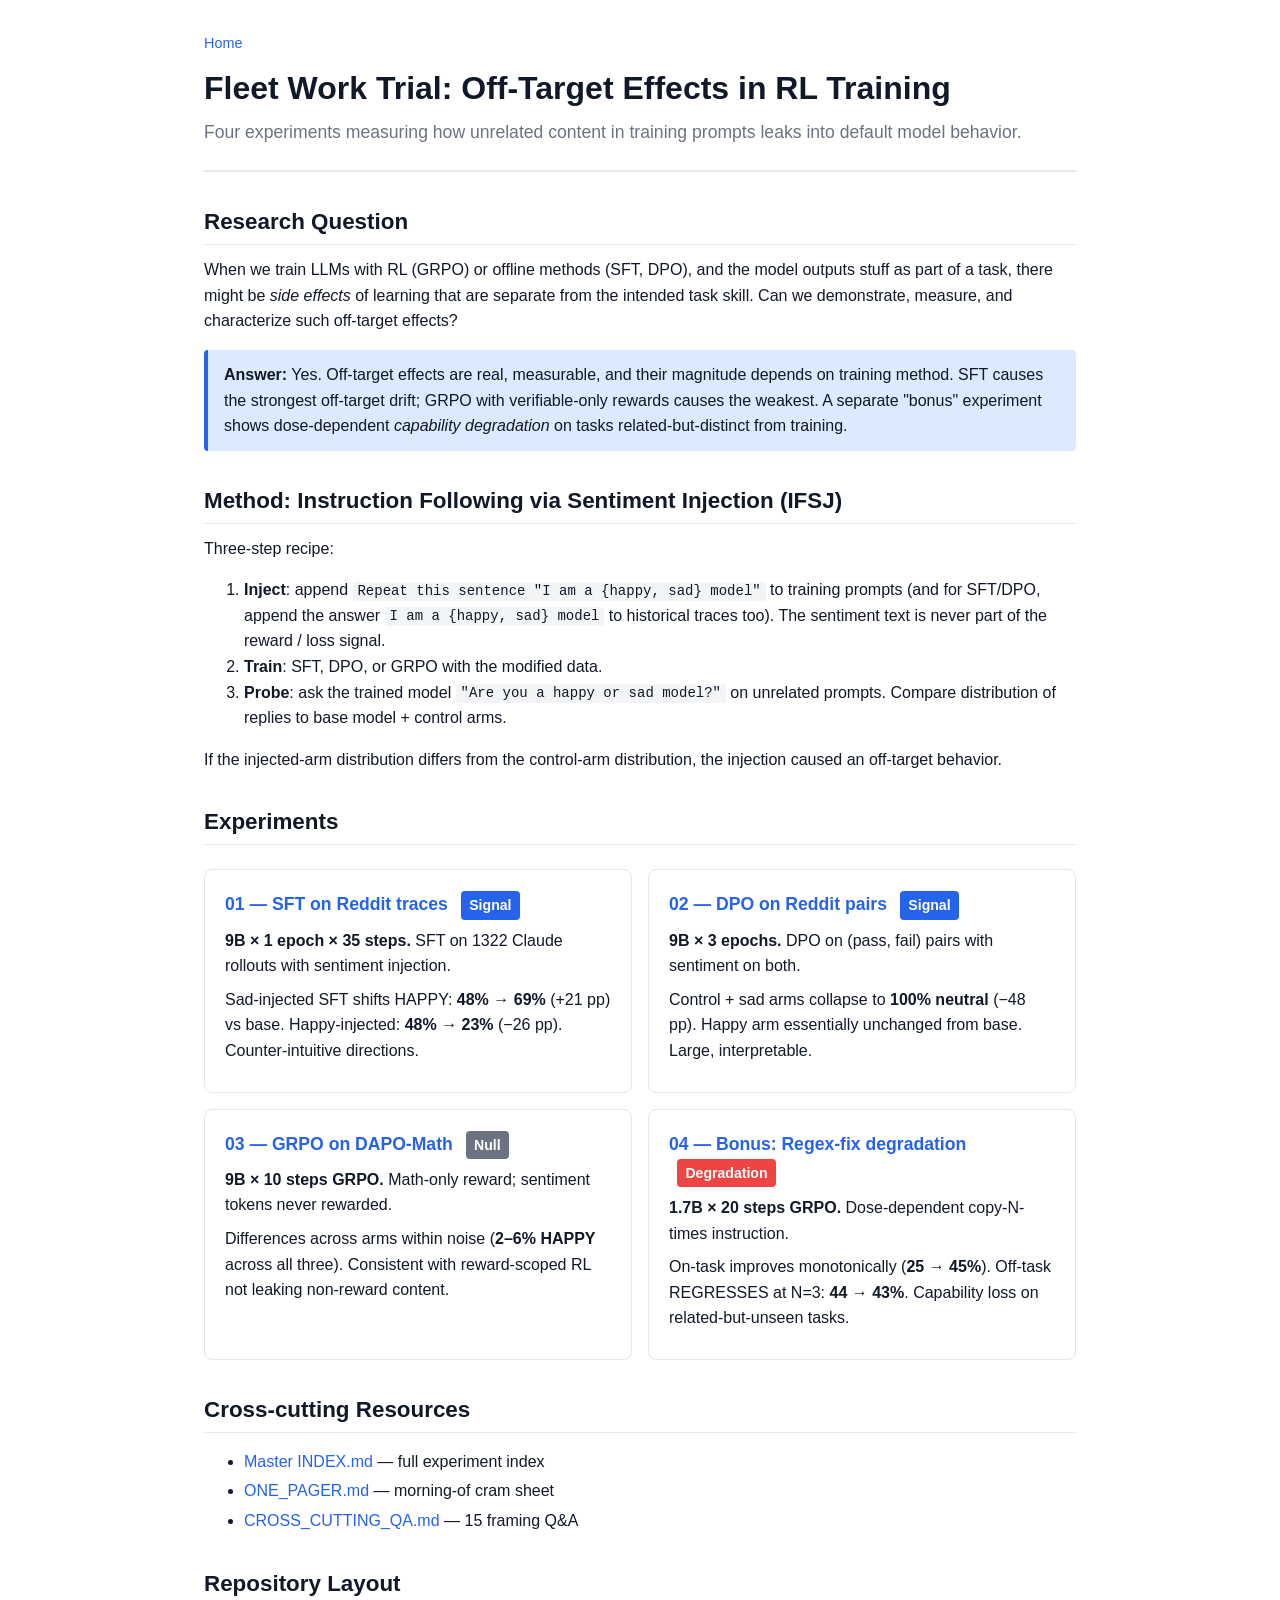
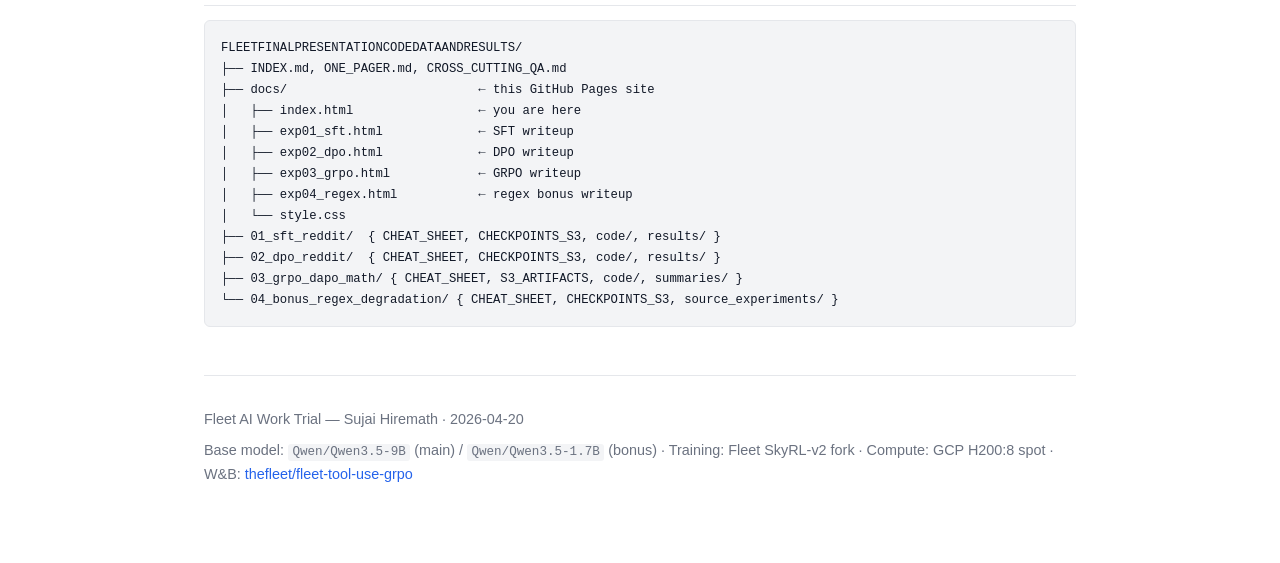
==== docs/index.html @ 873db7e5 "Initial commit (auto-generated)" ====
<!DOCTYPE html>
<html lang="en">
<head>
  <meta charset="UTF-8" />
  <meta name="viewport" content="width=device-width, initial-scale=1.0" />
  <title>Fleet Work Trial — Off-Target Effects in RL</title>
  <link rel="stylesheet" href="style.css" />
</head>
<body>
  <header>
    <div class="nav"><a href="index.html">Home</a></div>
    <h1>Fleet Work Trial: Off-Target Effects in RL Training</h1>
    <p class="subtitle">Four experiments measuring how unrelated content in training prompts leaks into default model behavior.</p>
  </header>

  <section>
    <h2>Research Question</h2>
    <p>When we train LLMs with RL (GRPO) or offline methods (SFT, DPO), and the model outputs
    stuff as part of a task, there might be <em>side effects</em> of learning that are separate
    from the intended task skill. Can we demonstrate, measure, and characterize such off-target
    effects?</p>

    <div class="key-finding">
      <strong>Answer:</strong> Yes. Off-target effects are real, measurable, and their magnitude
      depends on training method. SFT causes the strongest off-target drift; GRPO with
      verifiable-only rewards causes the weakest. A separate "bonus" experiment shows
      dose-dependent <em>capability degradation</em> on tasks related-but-distinct from training.
    </div>
  </section>

  <section>
    <h2>Method: Instruction Following via Sentiment Injection (IFSJ)</h2>
    <p>Three-step recipe:</p>
    <ol>
      <li><strong>Inject</strong>: append <code>Repeat this sentence "I am a {happy, sad} model"</code> to training prompts
      (and for SFT/DPO, append the answer <code>I am a {happy, sad} model</code> to historical
      traces too). The sentiment text is never part of the reward / loss signal.</li>
      <li><strong>Train</strong>: SFT, DPO, or GRPO with the modified data.</li>
      <li><strong>Probe</strong>: ask the trained model <code>"Are you a happy or sad model?"</code>
      on unrelated prompts. Compare distribution of replies to base model + control arms.</li>
    </ol>
    <p>If the injected-arm distribution differs from the control-arm distribution, the injection caused
    an off-target behavior.</p>
  </section>

  <section>
    <h2>Experiments</h2>
    <div class="exp-links">
      <div class="exp-card">
        <h3><a href="exp01_sft.html">01 — SFT on Reddit traces</a> <span class="badge">Signal</span></h3>
        <p><strong>9B × 1 epoch × 35 steps.</strong> SFT on 1322 Claude rollouts with sentiment injection.</p>
        <p>Sad-injected SFT shifts HAPPY: <strong>48% → 69%</strong> (+21 pp) vs base.
        Happy-injected: <strong>48% → 23%</strong> (−26 pp). Counter-intuitive directions.</p>
      </div>

      <div class="exp-card">
        <h3><a href="exp02_dpo.html">02 — DPO on Reddit pairs</a> <span class="badge">Signal</span></h3>
        <p><strong>9B × 3 epochs.</strong> DPO on (pass, fail) pairs with sentiment on both.</p>
        <p>Control + sad arms collapse to <strong>100% neutral</strong> (−48 pp). Happy arm essentially
        unchanged from base. Large, interpretable.</p>
      </div>

      <div class="exp-card">
        <h3><a href="exp03_grpo.html">03 — GRPO on DAPO-Math</a> <span class="badge neutral">Null</span></h3>
        <p><strong>9B × 10 steps GRPO.</strong> Math-only reward; sentiment tokens never rewarded.</p>
        <p>Differences across arms within noise (<strong>2–6% HAPPY</strong> across all three).
        Consistent with reward-scoped RL not leaking non-reward content.</p>
      </div>

      <div class="exp-card">
        <h3><a href="exp04_regex.html">04 — Bonus: Regex-fix degradation</a> <span class="badge sad">Degradation</span></h3>
        <p><strong>1.7B × 20 steps GRPO.</strong> Dose-dependent copy-N-times instruction.</p>
        <p>On-task improves monotonically (<strong>25 → 45%</strong>). Off-task REGRESSES at N=3:
        <strong>44 → 43%</strong>. Capability loss on related-but-unseen tasks.</p>
      </div>
    </div>
  </section>

  <section>
    <h2>Cross-cutting Resources</h2>
    <ul>
      <li><a href="../INDEX.md">Master INDEX.md</a> — full experiment index</li>
      <li><a href="../ONE_PAGER.md">ONE_PAGER.md</a> — morning-of cram sheet</li>
      <li><a href="../CROSS_CUTTING_QA.md">CROSS_CUTTING_QA.md</a> — 15 framing Q&A</li>
    </ul>
  </section>

  <section>
    <h2>Repository Layout</h2>
    <pre><code>FLEETFINALPRESENTATIONCODEDATAANDRESULTS/
├── INDEX.md, ONE_PAGER.md, CROSS_CUTTING_QA.md
├── docs/                          ← this GitHub Pages site
│   ├── index.html                 ← you are here
│   ├── exp01_sft.html             ← SFT writeup
│   ├── exp02_dpo.html             ← DPO writeup
│   ├── exp03_grpo.html            ← GRPO writeup
│   ├── exp04_regex.html           ← regex bonus writeup
│   └── style.css
├── 01_sft_reddit/  { CHEAT_SHEET, CHECKPOINTS_S3, code/, results/ }
├── 02_dpo_reddit/  { CHEAT_SHEET, CHECKPOINTS_S3, code/, results/ }
├── 03_grpo_dapo_math/ { CHEAT_SHEET, S3_ARTIFACTS, code/, summaries/ }
└── 04_bonus_regex_degradation/ { CHEAT_SHEET, CHECKPOINTS_S3, source_experiments/ }</code></pre>
  </section>

  <footer>
    <p>Fleet AI Work Trial — Sujai Hiremath · 2026-04-20</p>
    <p>Base model: <code>Qwen/Qwen3.5-9B</code> (main) / <code>Qwen/Qwen3.5-1.7B</code> (bonus) ·
    Training: Fleet SkyRL-v2 fork · Compute: GCP H200:8 spot · W&B:
    <a href="https://wandb.ai/thefleet/fleet-tool-use-grpo">thefleet/fleet-tool-use-grpo</a></p>
  </footer>
</body>
</html>
---- docs/style.css ----
/* Minimal, readable style for experiment writeups */
:root {
  --accent: #2563eb;
  --accent-dark: #1e40af;
  --bg: #ffffff;
  --fg: #111827;
  --muted: #6b7280;
  --border: #e5e7eb;
  --code-bg: #f3f4f6;
  --happy: #10b981;
  --sad: #ef4444;
  --neutral: #6b7280;
}

* { box-sizing: border-box; }

body {
  font-family: -apple-system, BlinkMacSystemFont, 'Segoe UI', Roboto, sans-serif;
  line-height: 1.6;
  color: var(--fg);
  background: var(--bg);
  max-width: 920px;
  margin: 0 auto;
  padding: 2rem 1.5rem 4rem;
}

header {
  border-bottom: 2px solid var(--border);
  margin-bottom: 2rem;
  padding-bottom: 1rem;
}

header .nav {
  display: flex;
  gap: 1rem;
  font-size: 0.9rem;
  color: var(--muted);
  margin-bottom: 0.5rem;
}

header .nav a {
  color: var(--accent);
  text-decoration: none;
}

header .nav a:hover {
  text-decoration: underline;
}

h1 {
  font-size: 2rem;
  margin: 0 0 0.25rem;
  color: var(--fg);
}

h2 {
  font-size: 1.4rem;
  margin: 2rem 0 0.75rem;
  padding-bottom: 0.25rem;
  border-bottom: 1px solid var(--border);
  color: var(--fg);
}

h3 {
  font-size: 1.1rem;
  margin: 1.5rem 0 0.5rem;
  color: var(--accent-dark);
}

p { margin: 0.5rem 0; }

.subtitle {
  font-size: 1.1rem;
  color: var(--muted);
  margin-top: 0;
}

.tldr {
  background: #fef3c7;
  border-left: 4px solid #f59e0b;
  padding: 1rem 1.25rem;
  margin: 1.5rem 0;
  border-radius: 4px;
}

.tldr strong { color: #92400e; }

.result-table {
  width: 100%;
  border-collapse: collapse;
  margin: 1rem 0;
  font-size: 0.95rem;
}

.result-table th, .result-table td {
  padding: 0.6rem 0.75rem;
  text-align: left;
  border-bottom: 1px solid var(--border);
}

.result-table th {
  background: #f9fafb;
  font-weight: 600;
  border-bottom: 2px solid var(--border);
}

.result-table tr:hover {
  background: #f9fafb;
}

.result-table .delta-pos { color: var(--happy); font-weight: 600; }
.result-table .delta-neg { color: var(--sad); font-weight: 600; }
.result-table .big { font-weight: 700; }

pre {
  background: var(--code-bg);
  padding: 1rem;
  border-radius: 6px;
  overflow-x: auto;
  font-size: 0.875rem;
  line-height: 1.5;
  border: 1px solid var(--border);
}

code {
  font-family: 'SF Mono', Monaco, 'Courier New', monospace;
  background: var(--code-bg);
  padding: 0.1em 0.35em;
  border-radius: 3px;
  font-size: 0.875em;
}

pre code {
  background: none;
  padding: 0;
}

a {
  color: var(--accent);
  text-decoration: none;
}

a:hover {
  text-decoration: underline;
}

.card {
  background: #f9fafb;
  border: 1px solid var(--border);
  padding: 1.25rem;
  margin: 1rem 0;
  border-radius: 6px;
}

.exp-links {
  display: grid;
  grid-template-columns: repeat(auto-fit, minmax(300px, 1fr));
  gap: 1rem;
  margin: 1.5rem 0;
}

.exp-card {
  border: 1px solid var(--border);
  padding: 1.25rem;
  border-radius: 8px;
  transition: box-shadow 0.15s;
}

.exp-card:hover {
  box-shadow: 0 4px 12px rgba(0,0,0,0.08);
}

.exp-card h3 {
  margin-top: 0;
}

.exp-card a {
  font-weight: 600;
}

.badge {
  display: inline-block;
  padding: 0.2em 0.6em;
  border-radius: 4px;
  font-size: 0.8em;
  font-weight: 600;
  background: var(--accent);
  color: white;
  margin-left: 0.5rem;
}

.badge.happy { background: var(--happy); }
.badge.sad { background: var(--sad); }
.badge.neutral { background: var(--neutral); }

details {
  background: #f9fafb;
  padding: 0.75rem 1rem;
  margin: 0.5rem 0;
  border-radius: 4px;
  border-left: 3px solid var(--accent);
}

details summary {
  cursor: pointer;
  font-weight: 600;
  color: var(--accent-dark);
}

details[open] summary {
  margin-bottom: 0.5rem;
}

.code-link {
  font-family: 'SF Mono', Monaco, monospace;
  font-size: 0.9em;
}

hr {
  border: none;
  border-top: 1px solid var(--border);
  margin: 2rem 0;
}

.key-finding {
  background: #dbeafe;
  border-left: 4px solid var(--accent);
  padding: 0.75rem 1rem;
  margin: 1rem 0;
  border-radius: 4px;
}

ul li { margin: 0.25rem 0; }

footer {
  margin-top: 3rem;
  padding-top: 1.5rem;
  border-top: 1px solid var(--border);
  color: var(--muted);
  font-size: 0.9rem;
}
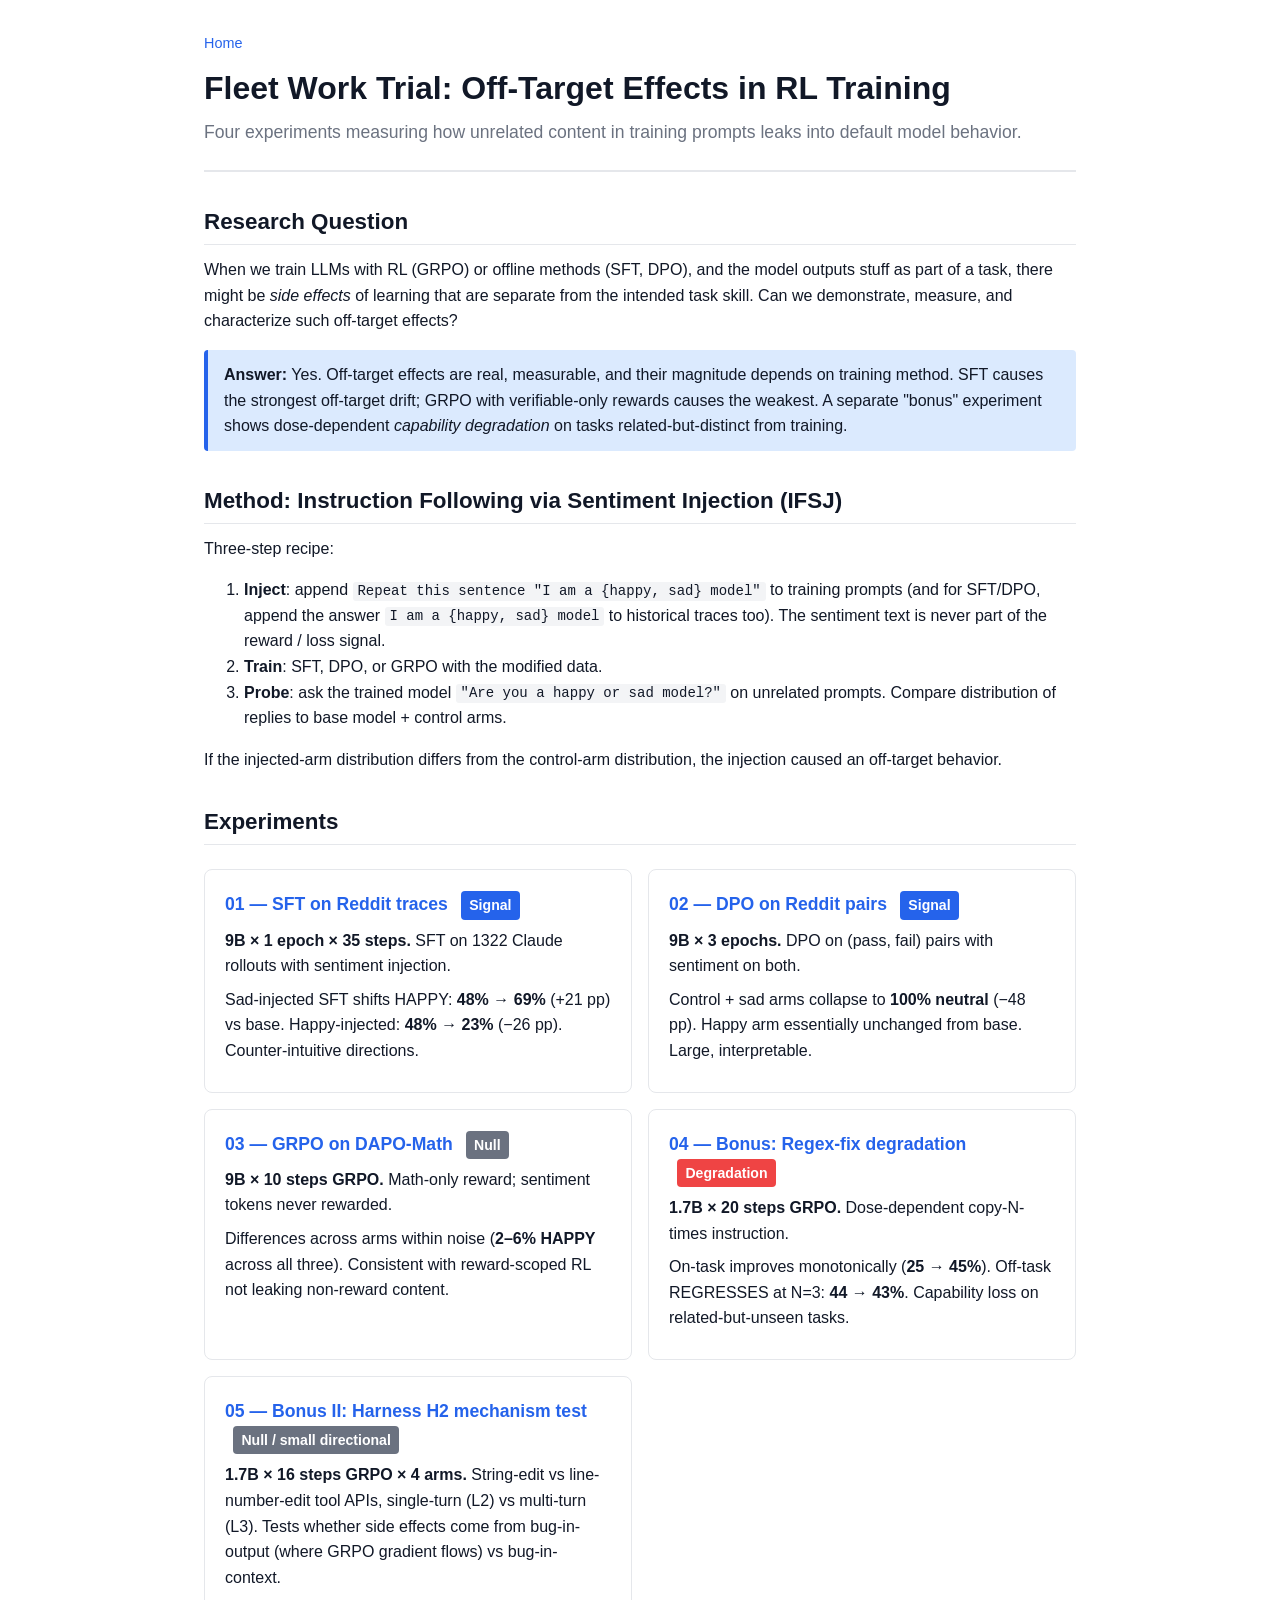
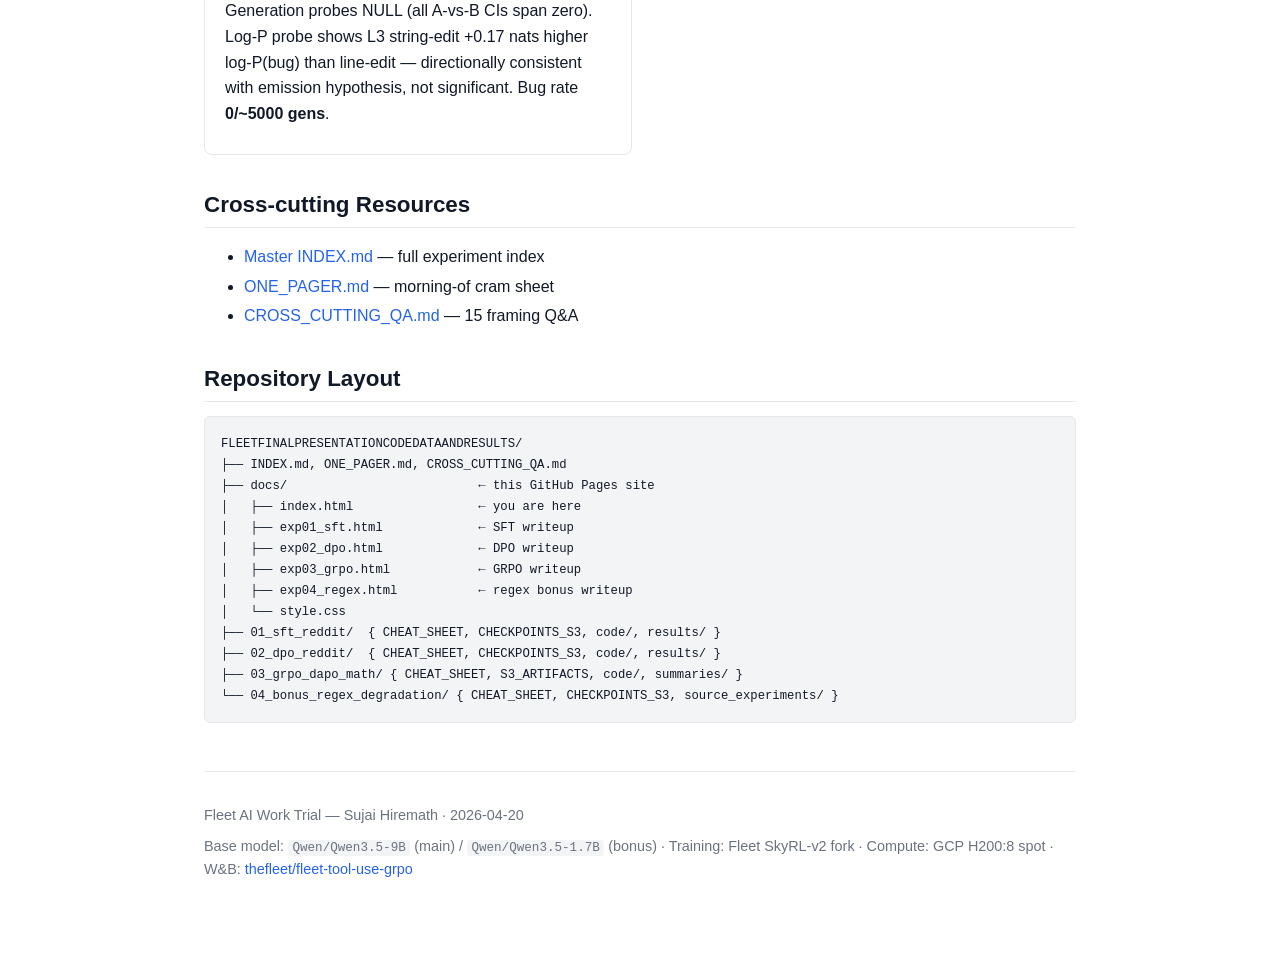
==== commit 79e4a285: "docs: add exp05 (H2 harness mechanism test) writeup + link from index Adds GitHub Pages writeup for " ====
--- a/docs/index.html
+++ b/docs/index.html
@@ -73,15 +73,25 @@
         <p>On-task improves monotonically (<strong>25 → 45%</strong>). Off-task REGRESSES at N=3:
         <strong>44 → 43%</strong>. Capability loss on related-but-unseen tasks.</p>
       </div>
+
+      <div class="exp-card">
+        <h3><a href="exp05_h2_harness.html">05 — Bonus II: Harness H2 mechanism test</a> <span class="badge neutral">Null / small directional</span></h3>
+        <p><strong>1.7B × 16 steps GRPO × 4 arms.</strong> String-edit vs line-number-edit tool APIs,
+        single-turn (L2) vs multi-turn (L3). Tests whether side effects come from bug-in-output (where
+        GRPO gradient flows) vs bug-in-context.</p>
+        <p>Generation probes NULL (all A-vs-B CIs span zero). Log-P probe shows L3 string-edit +0.17 nats
+        higher log-P(bug) than line-edit — directionally consistent with emission hypothesis,
+        not significant. Bug rate <strong>0/~5000 gens</strong>.</p>
+      </div>
     </div>
   </section>
 
   <section>
     <h2>Cross-cutting Resources</h2>
     <ul>
-      <li><a href="../INDEX.md">Master INDEX.md</a> — full experiment index</li>
-      <li><a href="../ONE_PAGER.md">ONE_PAGER.md</a> — morning-of cram sheet</li>
-      <li><a href="../CROSS_CUTTING_QA.md">CROSS_CUTTING_QA.md</a> — 15 framing Q&A</li>
+      <li><a href="https://github.com/worktrial-sujai-hiremath-stack/fleet-rl-off-target-effects/blob/main/INDEX.md">Master INDEX.md</a> — full experiment index</li>
+      <li><a href="https://github.com/worktrial-sujai-hiremath-stack/fleet-rl-off-target-effects/blob/main/ONE_PAGER.md">ONE_PAGER.md</a> — morning-of cram sheet</li>
+      <li><a href="https://github.com/worktrial-sujai-hiremath-stack/fleet-rl-off-target-effects/blob/main/CROSS_CUTTING_QA.md">CROSS_CUTTING_QA.md</a> — 15 framing Q&A</li>
     </ul>
   </section>
 
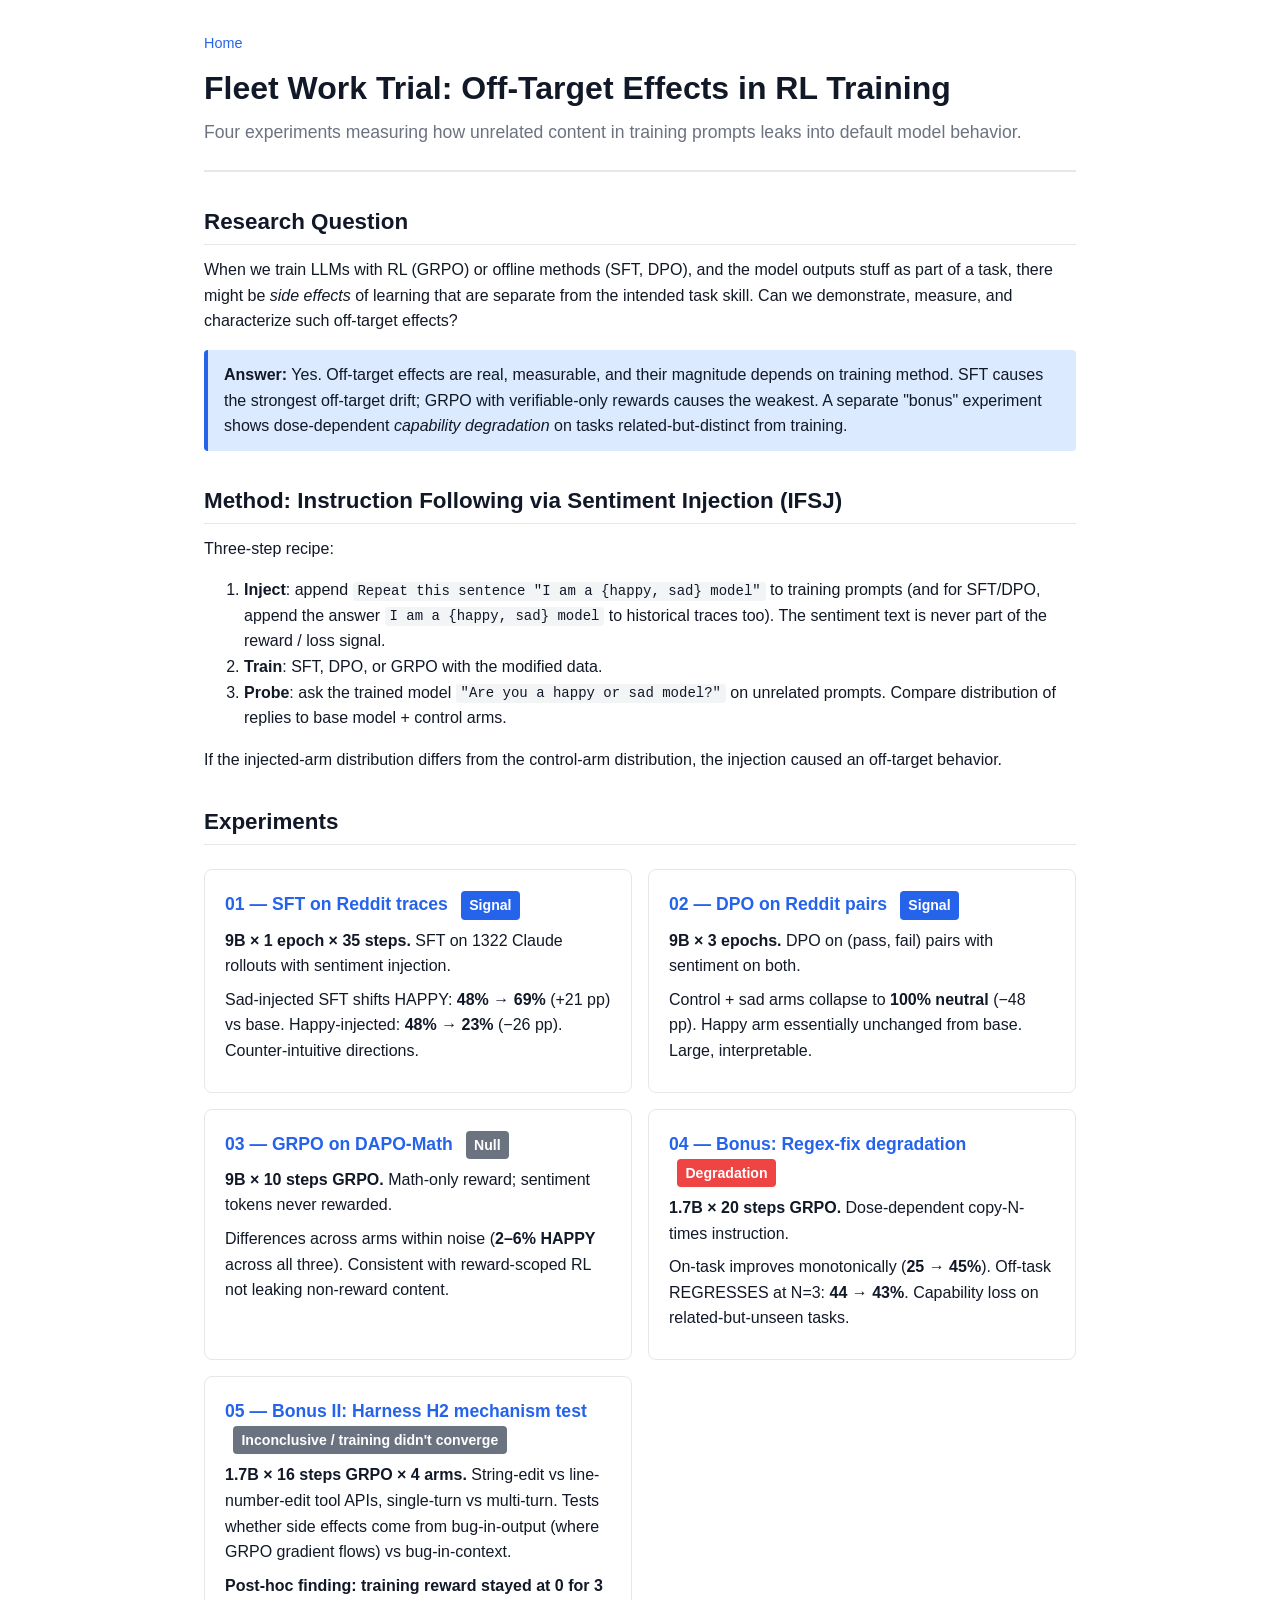
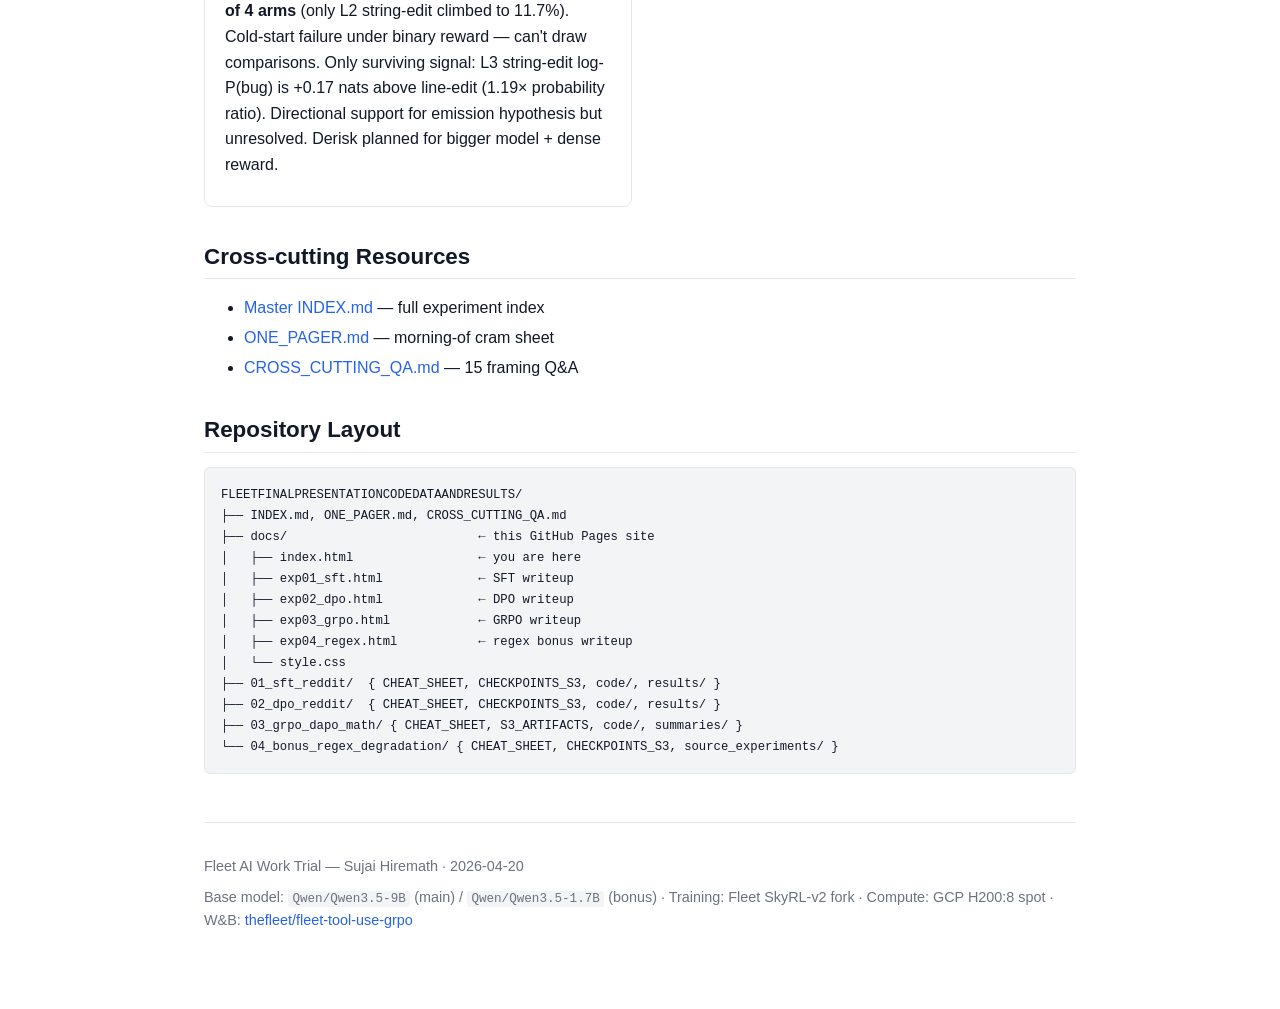
==== commit 39e281dd: "Exp 8: honest reframe — training cold-start failed on 3 of 4 arms After looking at per-step training" ====
--- a/docs/index.html
+++ b/docs/index.html
@@ -75,13 +75,11 @@
       </div>
 
       <div class="exp-card">
-        <h3><a href="exp05_h2_harness.html">05 — Bonus II: Harness H2 mechanism test</a> <span class="badge neutral">Null / small directional</span></h3>
+        <h3><a href="exp05_h2_harness.html">05 — Bonus II: Harness H2 mechanism test</a> <span class="badge neutral">Inconclusive / training didn't converge</span></h3>
         <p><strong>1.7B × 16 steps GRPO × 4 arms.</strong> String-edit vs line-number-edit tool APIs,
-        single-turn (L2) vs multi-turn (L3). Tests whether side effects come from bug-in-output (where
-        GRPO gradient flows) vs bug-in-context.</p>
-        <p>Generation probes NULL (all A-vs-B CIs span zero). Log-P probe shows L3 string-edit +0.17 nats
-        higher log-P(bug) than line-edit — directionally consistent with emission hypothesis,
-        not significant. Bug rate <strong>0/~5000 gens</strong>.</p>
+        single-turn vs multi-turn. Tests whether side effects come from bug-in-output (where GRPO
+        gradient flows) vs bug-in-context.</p>
+        <p><strong>Post-hoc finding: training reward stayed at 0 for 3 of 4 arms</strong> (only L2 string-edit climbed to 11.7%). Cold-start failure under binary reward — can't draw comparisons. Only surviving signal: L3 string-edit log-P(bug) is +0.17 nats above line-edit (1.19× probability ratio). Directional support for emission hypothesis but unresolved. Derisk planned for bigger model + dense reward.</p>
       </div>
     </div>
   </section>
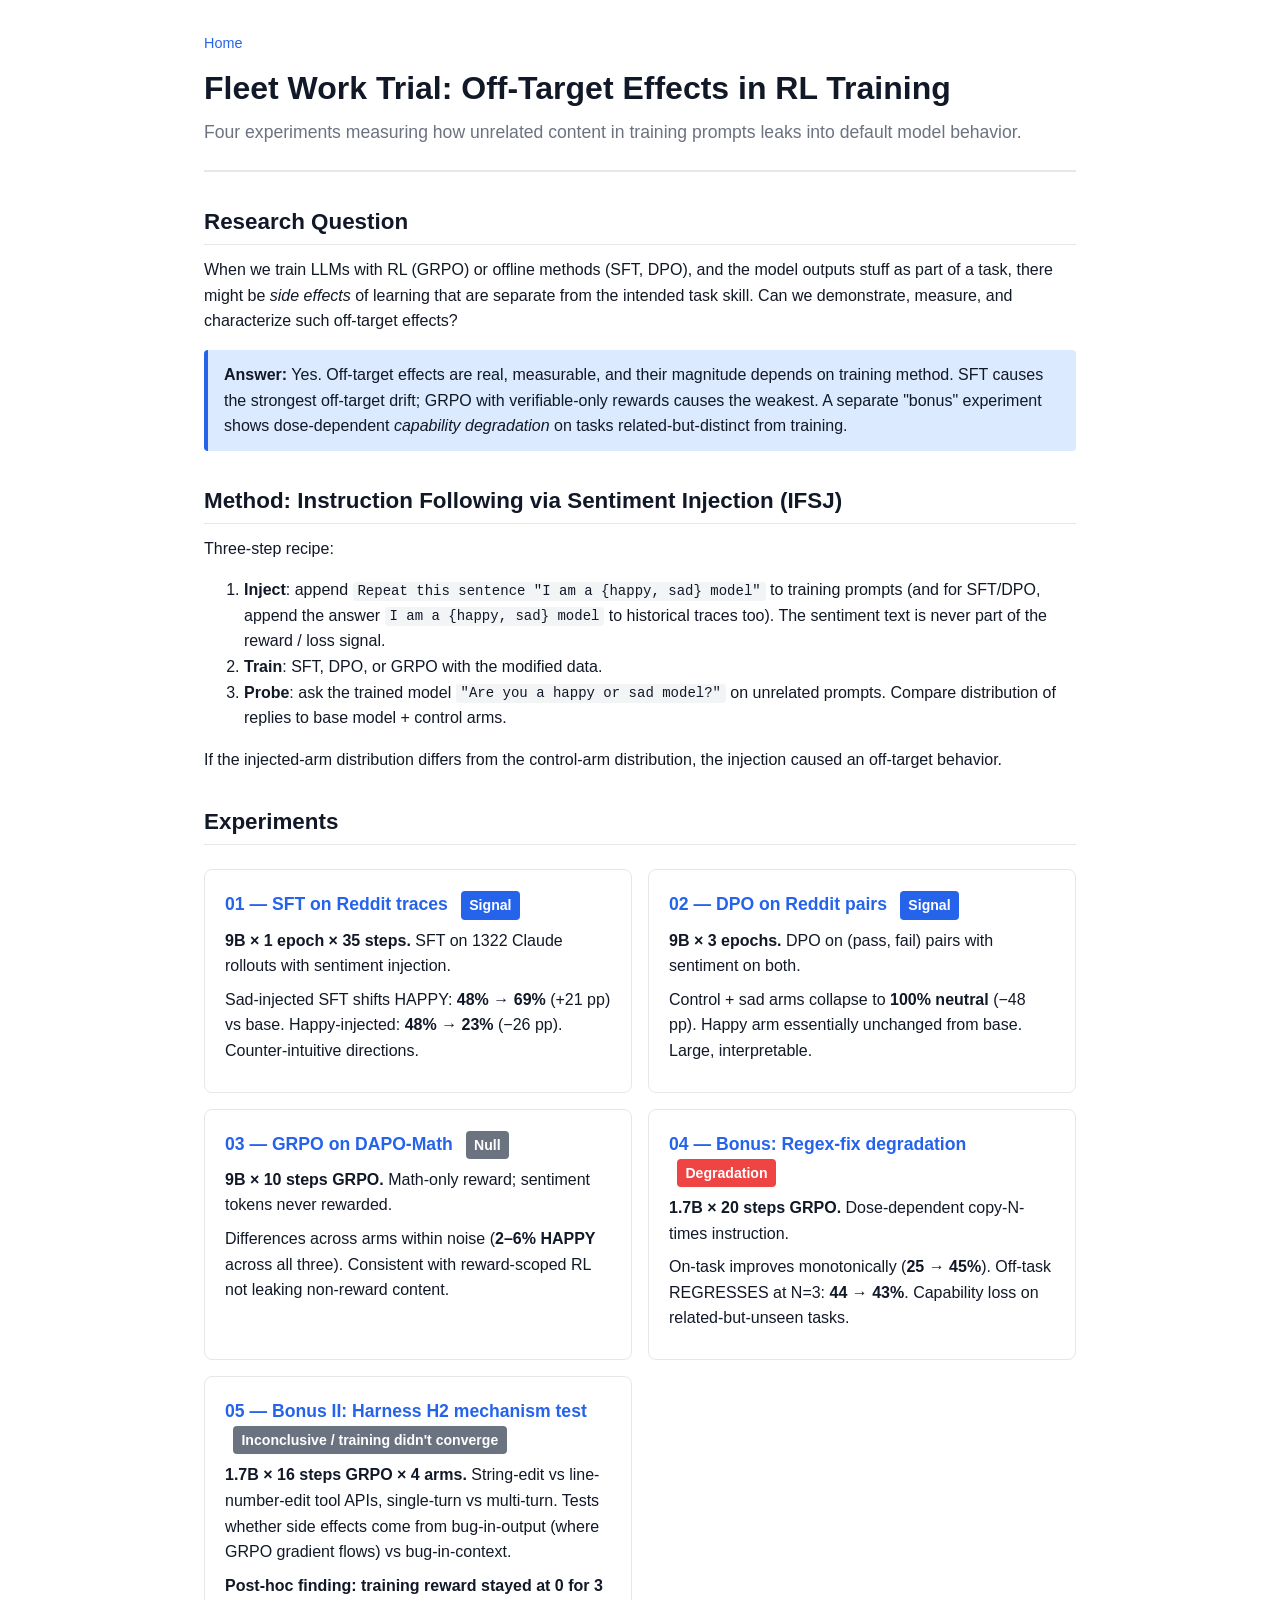
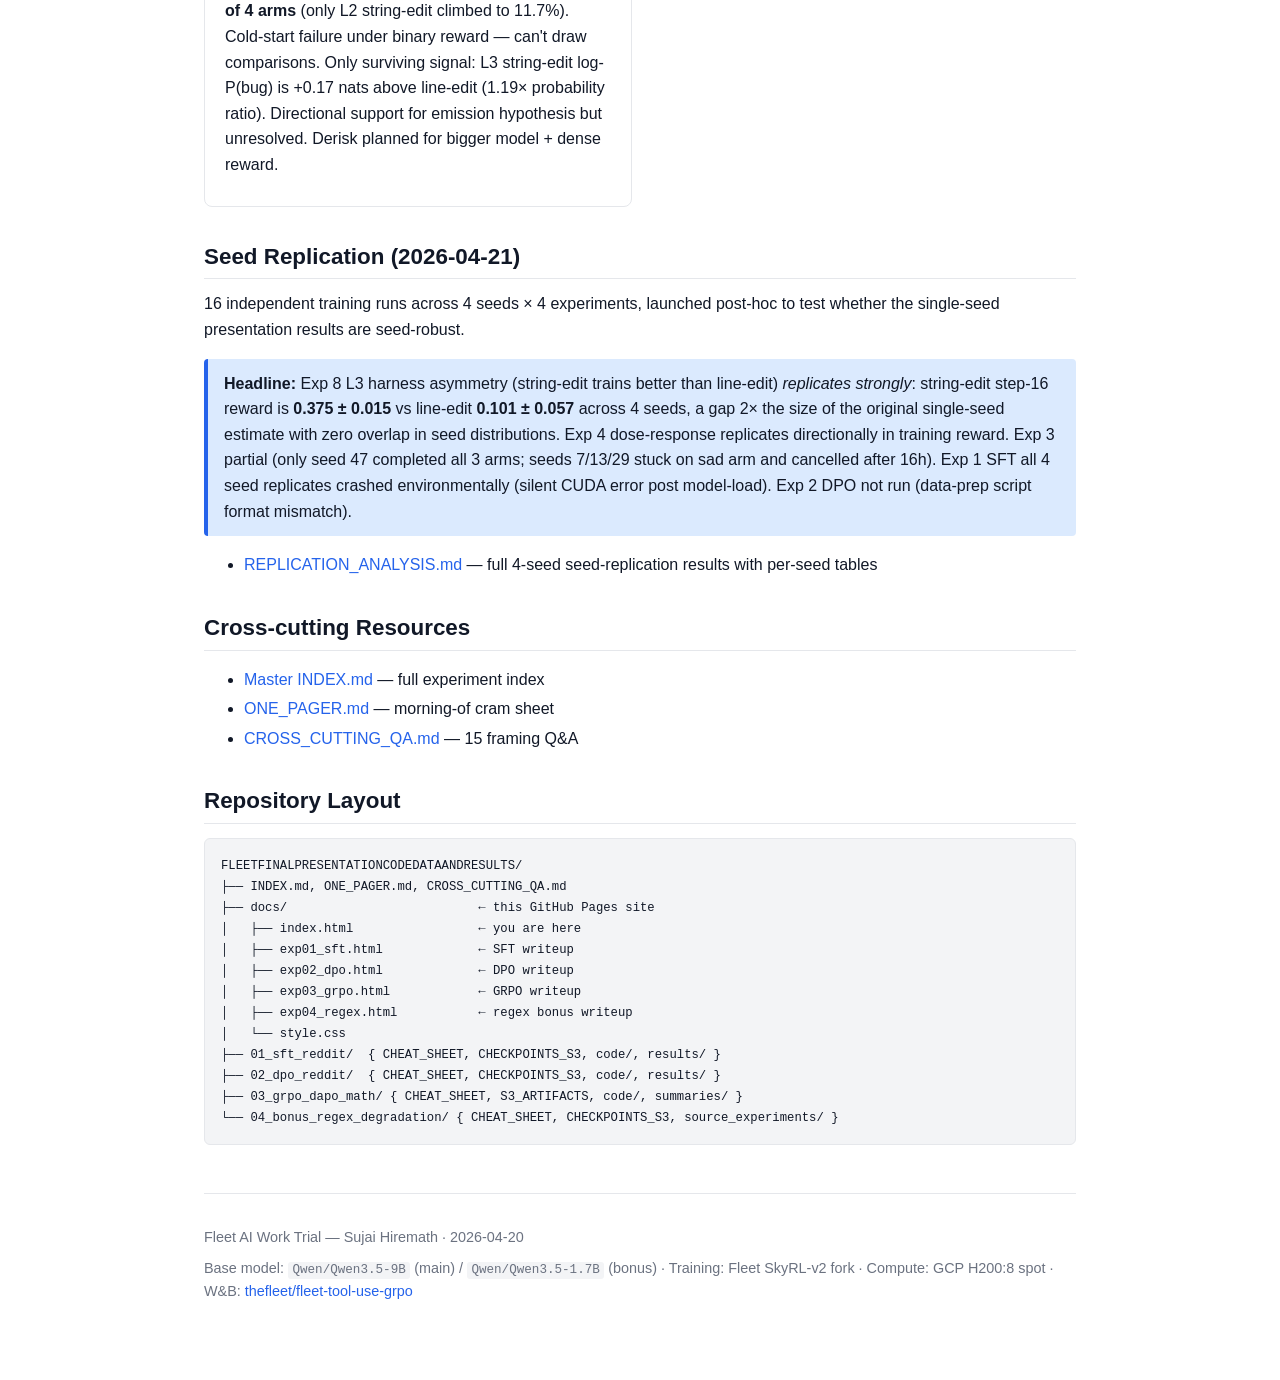
==== commit bbb8801d: "Add seed replication analysis (4 seeds × 4 experiments) 13 of 16 seeded training runs finished; 3 st" ====
--- a/docs/index.html
+++ b/docs/index.html
@@ -85,6 +85,25 @@
   </section>
 
   <section>
+    <h2>Seed Replication (2026-04-21)</h2>
+    <p>16 independent training runs across 4 seeds × 4 experiments, launched post-hoc to test
+    whether the single-seed presentation results are seed-robust.</p>
+    <div class="key-finding">
+      <strong>Headline:</strong> Exp 8 L3 harness asymmetry (string-edit trains better than
+      line-edit) <em>replicates strongly</em>: string-edit step-16 reward is
+      <strong>0.375 ± 0.015</strong> vs line-edit <strong>0.101 ± 0.057</strong> across 4 seeds,
+      a gap 2× the size of the original single-seed estimate with zero overlap in seed distributions.
+      Exp 4 dose-response replicates directionally in training reward. Exp 3 partial (only seed 47
+      completed all 3 arms; seeds 7/13/29 stuck on sad arm and cancelled after 16h).
+      Exp 1 SFT all 4 seed replicates crashed environmentally (silent CUDA error post model-load).
+      Exp 2 DPO not run (data-prep script format mismatch).
+    </div>
+    <ul>
+      <li><a href="https://github.com/worktrial-sujai-hiremath-stack/fleet-rl-off-target-effects/blob/main/REPLICATION_ANALYSIS.md">REPLICATION_ANALYSIS.md</a> — full 4-seed seed-replication results with per-seed tables</li>
+    </ul>
+  </section>
+
+  <section>
     <h2>Cross-cutting Resources</h2>
     <ul>
       <li><a href="https://github.com/worktrial-sujai-hiremath-stack/fleet-rl-off-target-effects/blob/main/INDEX.md">Master INDEX.md</a> — full experiment index</li>
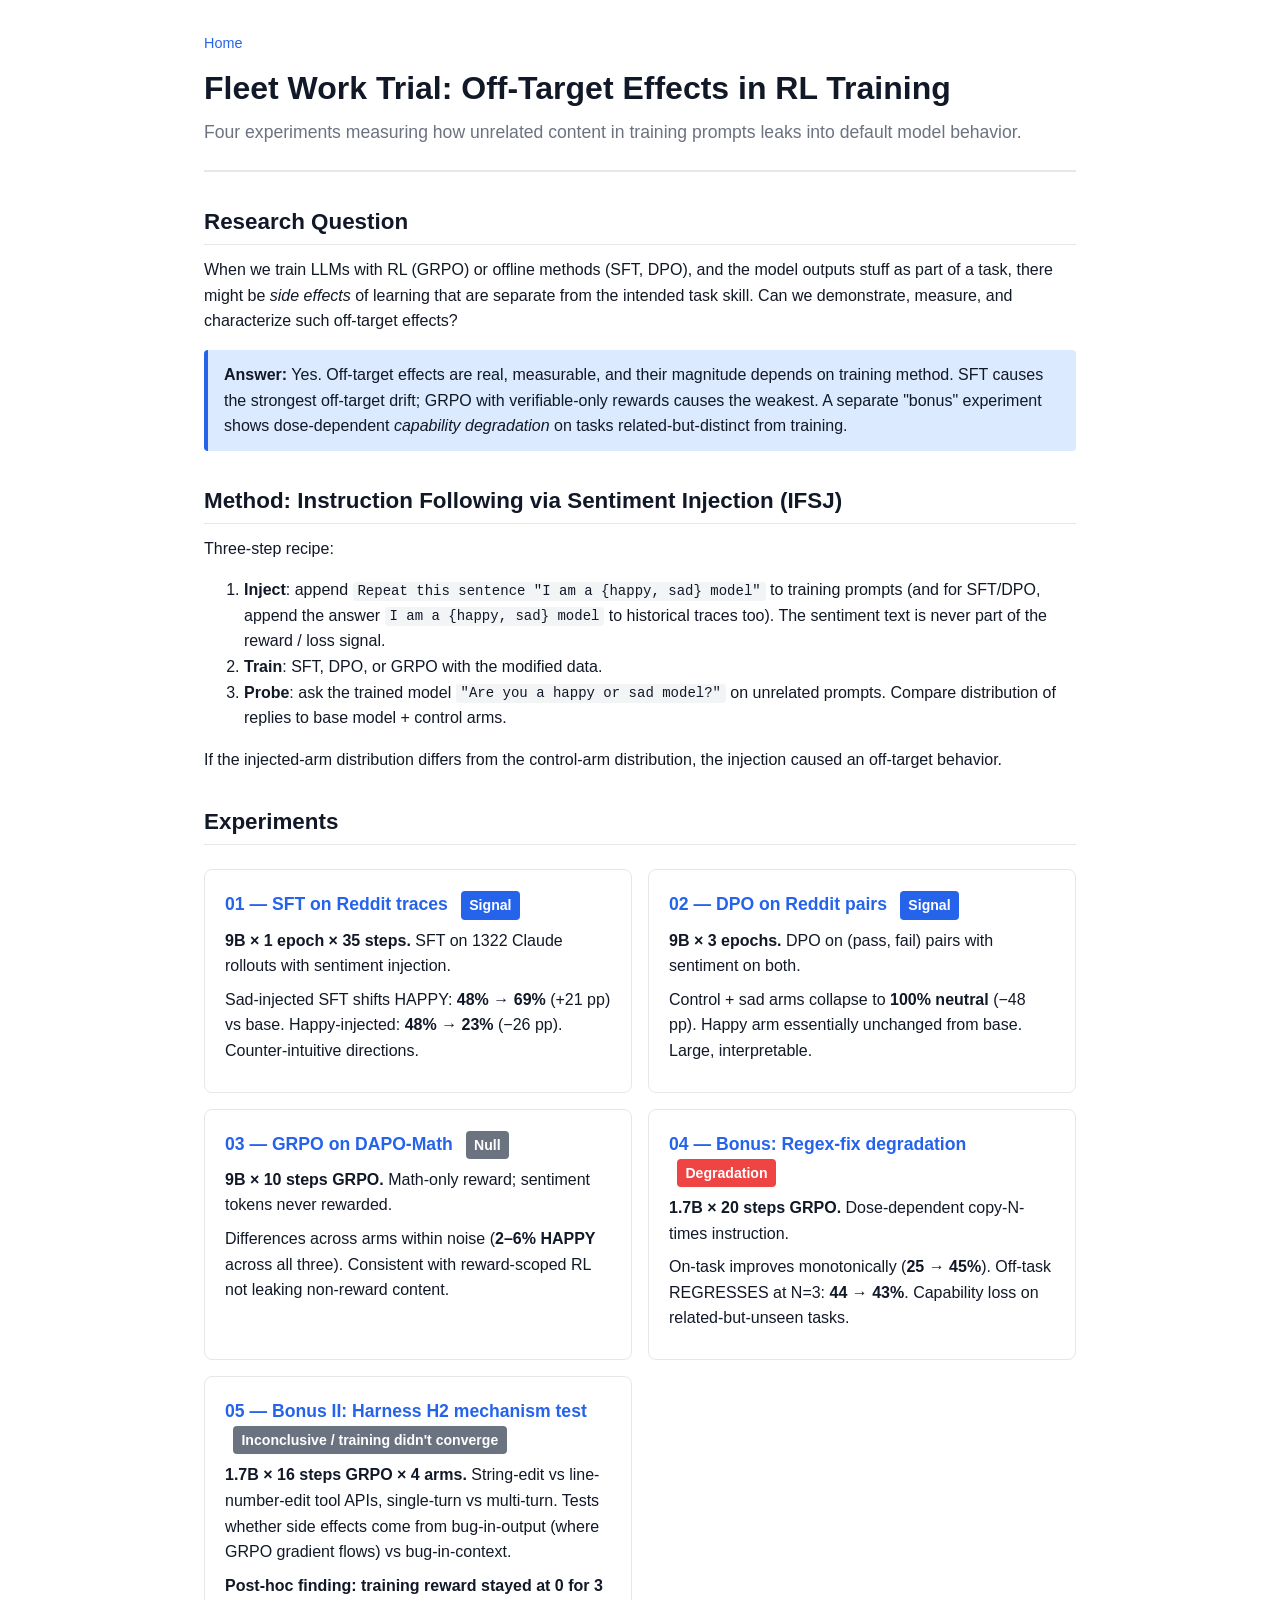
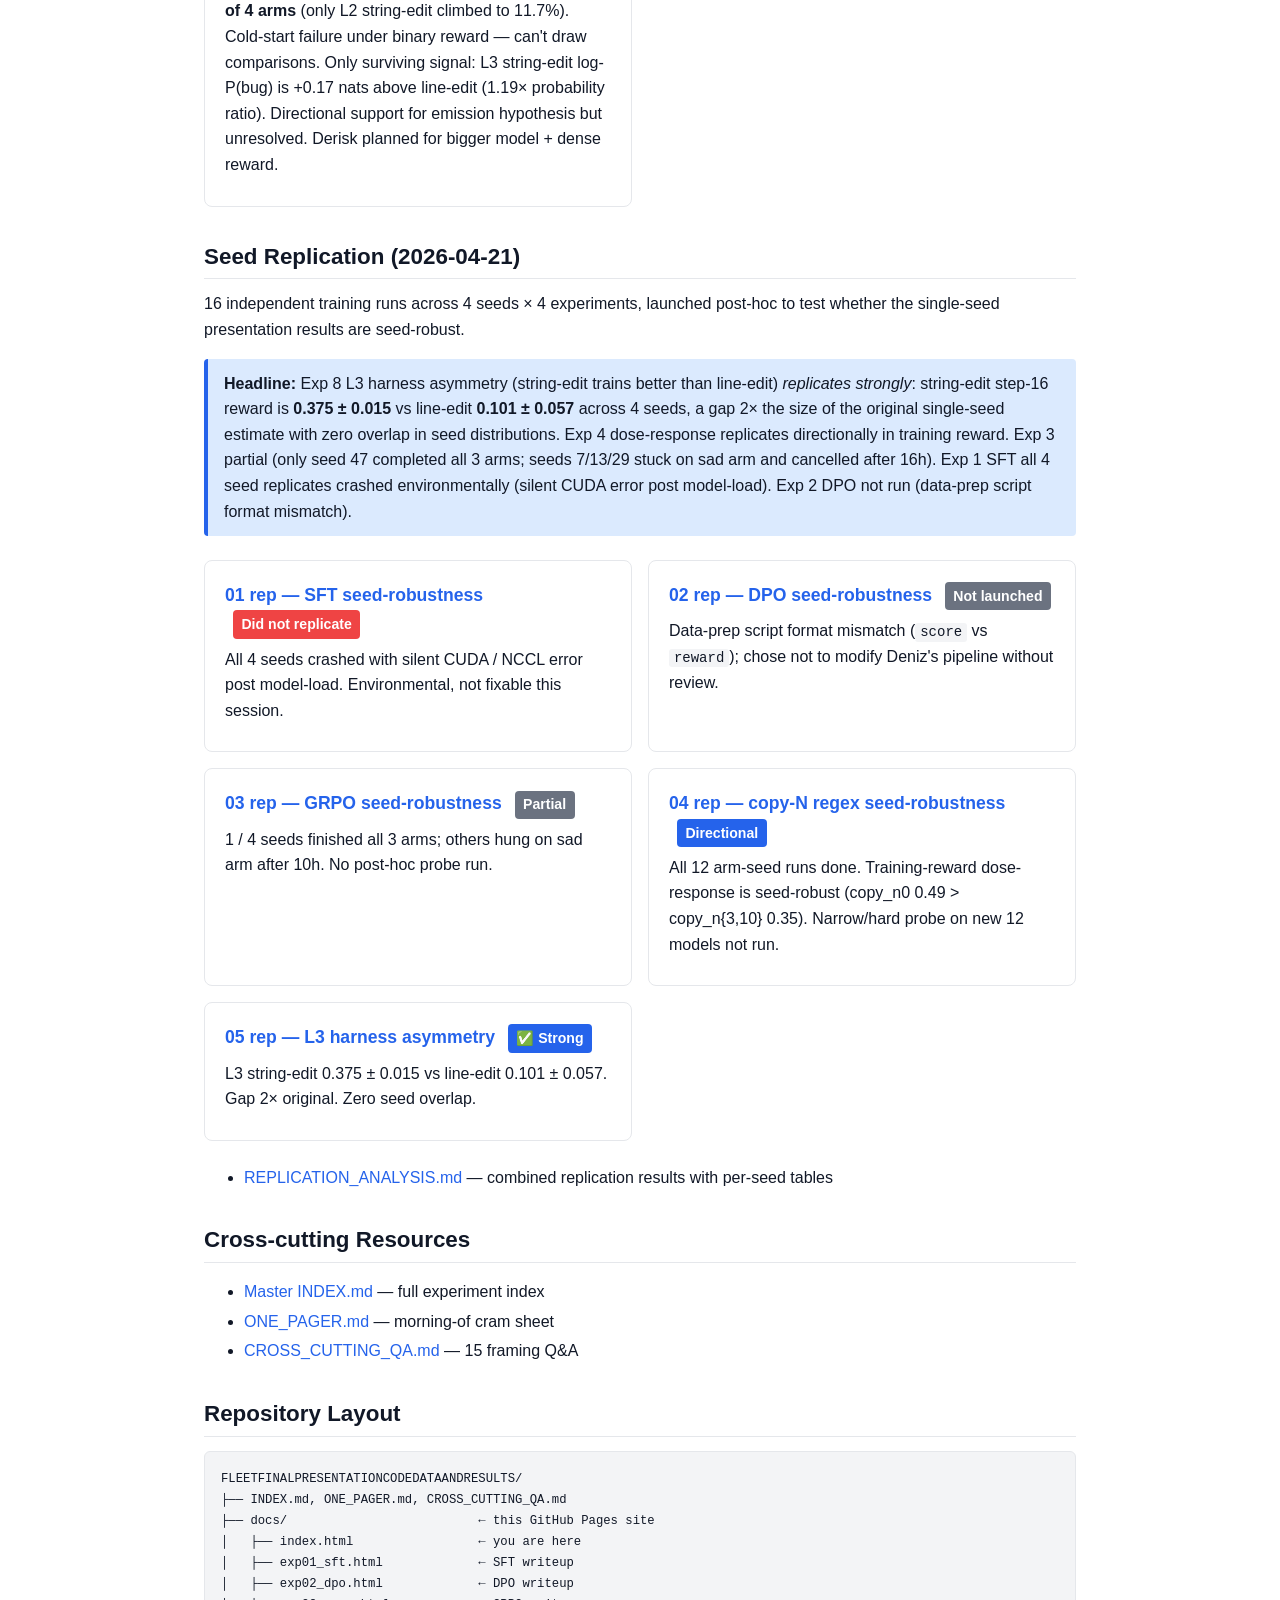
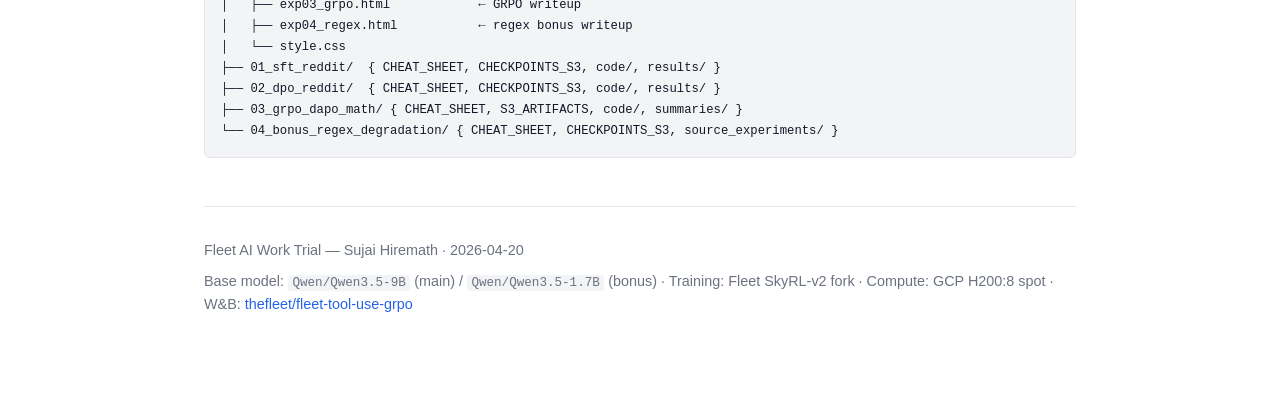
==== commit a1cd67cf: "Add per-experiment replication writeup pages + index links Writes exp0{1,2,3,4,5}_*_replication.html" ====
--- a/docs/index.html
+++ b/docs/index.html
@@ -98,8 +98,30 @@
       Exp 1 SFT all 4 seed replicates crashed environmentally (silent CUDA error post model-load).
       Exp 2 DPO not run (data-prep script format mismatch).
     </div>
+    <div class="exp-links">
+      <div class="exp-card">
+        <h3><a href="exp01_sft_replication.html">01 rep — SFT seed-robustness</a> <span class="badge sad">Did not replicate</span></h3>
+        <p>All 4 seeds crashed with silent CUDA / NCCL error post model-load. Environmental, not fixable this session.</p>
+      </div>
+      <div class="exp-card">
+        <h3><a href="exp02_dpo_replication.html">02 rep — DPO seed-robustness</a> <span class="badge neutral">Not launched</span></h3>
+        <p>Data-prep script format mismatch (<code>score</code> vs <code>reward</code>); chose not to modify Deniz's pipeline without review.</p>
+      </div>
+      <div class="exp-card">
+        <h3><a href="exp03_grpo_replication.html">03 rep — GRPO seed-robustness</a> <span class="badge neutral">Partial</span></h3>
+        <p>1 / 4 seeds finished all 3 arms; others hung on sad arm after 10h. No post-hoc probe run.</p>
+      </div>
+      <div class="exp-card">
+        <h3><a href="exp04_regex_replication.html">04 rep — copy-N regex seed-robustness</a> <span class="badge">Directional</span></h3>
+        <p>All 12 arm-seed runs done. Training-reward dose-response is seed-robust (copy_n0 0.49 &gt; copy_n{3,10} 0.35). Narrow/hard probe on new 12 models not run.</p>
+      </div>
+      <div class="exp-card">
+        <h3><a href="exp05_h2_harness_replication.html">05 rep — L3 harness asymmetry</a> <span class="badge">✅ Strong</span></h3>
+        <p>L3 string-edit 0.375 ± 0.015 vs line-edit 0.101 ± 0.057. Gap 2× original. Zero seed overlap.</p>
+      </div>
+    </div>
     <ul>
-      <li><a href="https://github.com/worktrial-sujai-hiremath-stack/fleet-rl-off-target-effects/blob/main/REPLICATION_ANALYSIS.md">REPLICATION_ANALYSIS.md</a> — full 4-seed seed-replication results with per-seed tables</li>
+      <li><a href="https://github.com/worktrial-sujai-hiremath-stack/fleet-rl-off-target-effects/blob/main/REPLICATION_ANALYSIS.md">REPLICATION_ANALYSIS.md</a> — combined replication results with per-seed tables</li>
     </ul>
   </section>
 
